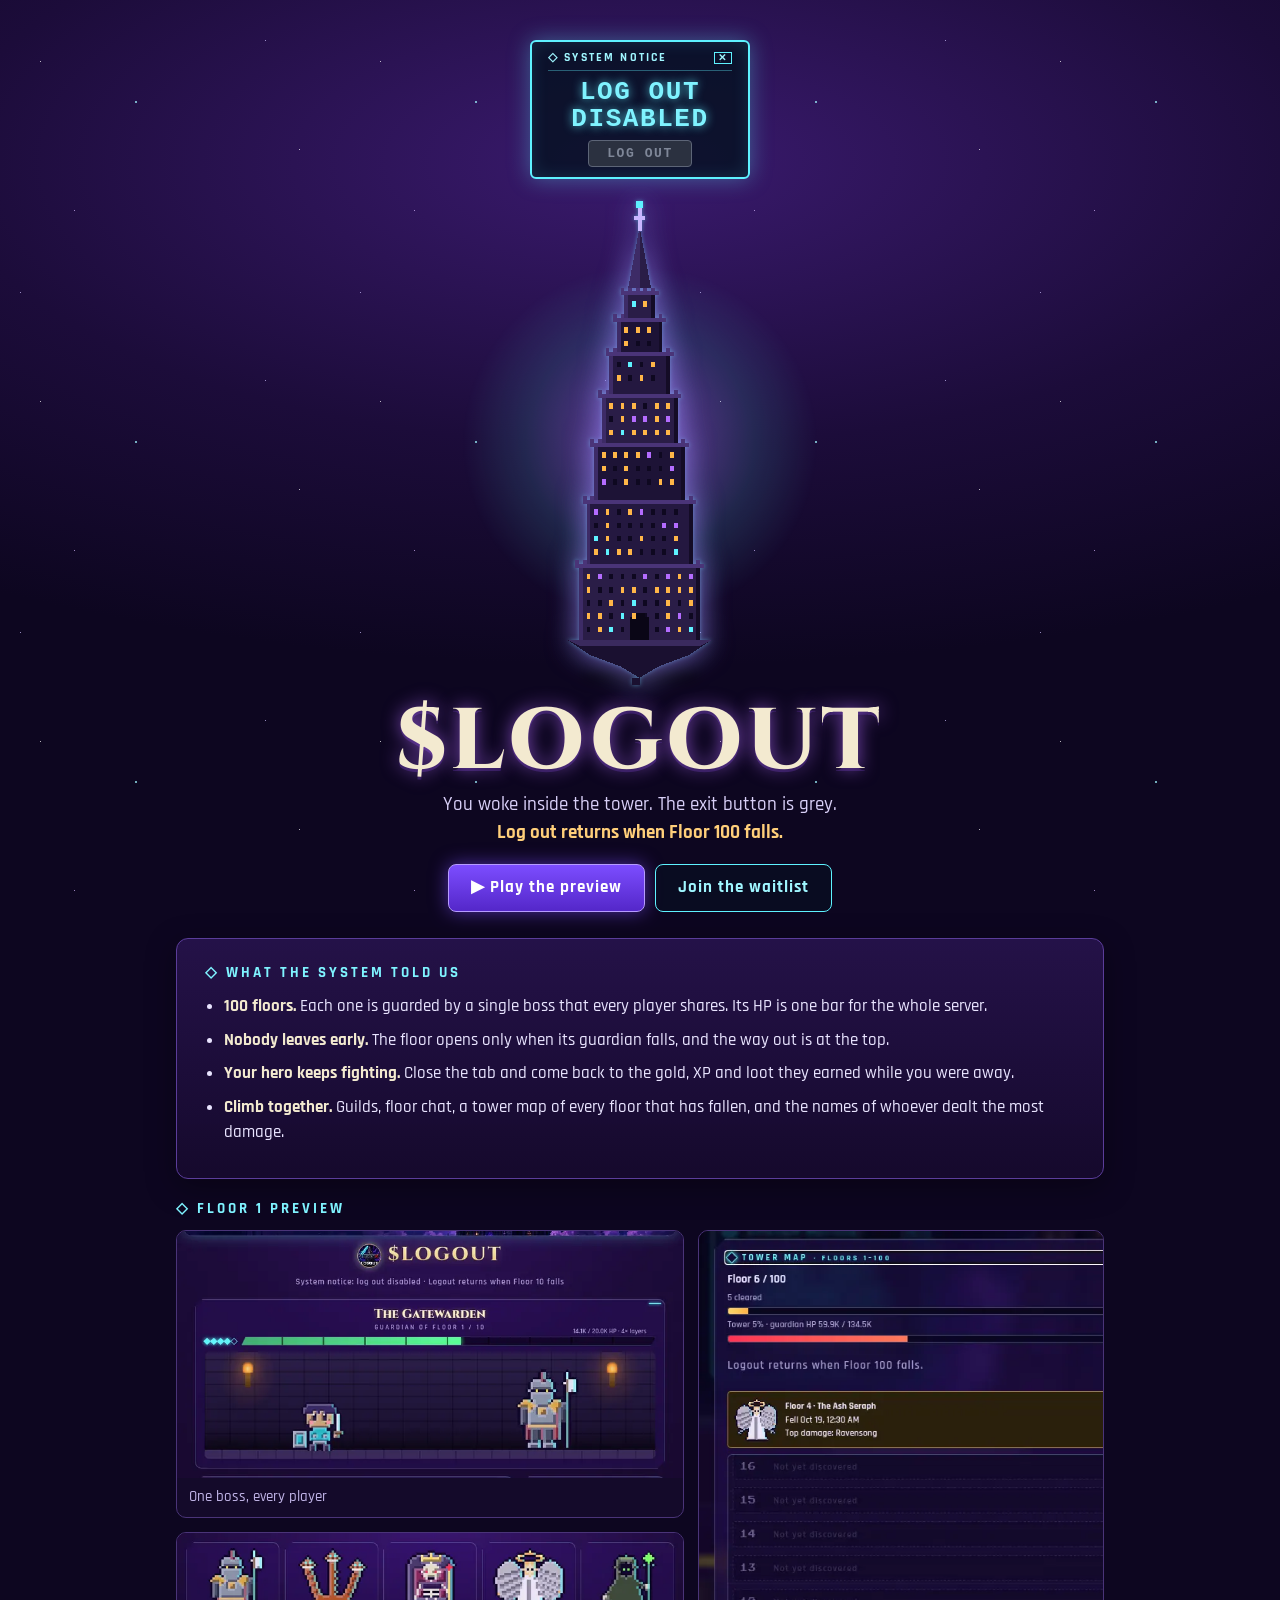
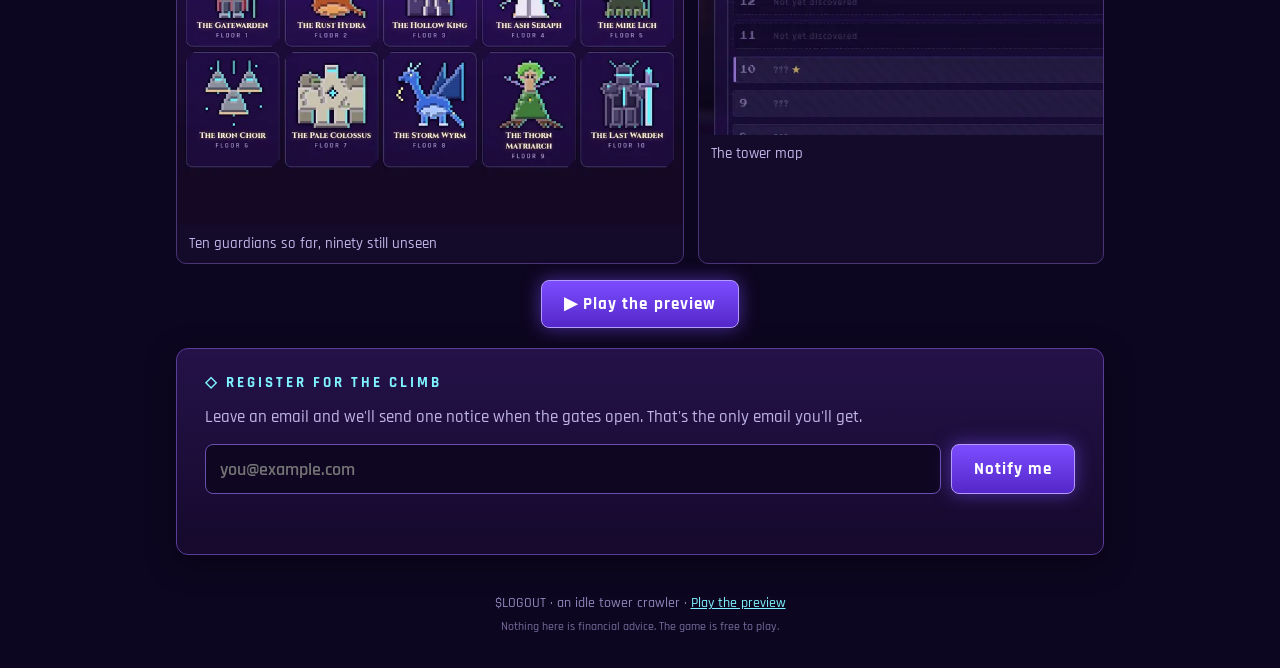
==== landing/index.html @ 10b3e039 "Landing / coming-soon page at /landing/ (floating SVG tower + glow, system-notice copy, 3 webp previ" ====
<!doctype html><html lang="en"><head><meta charset="utf-8"><meta name="viewport" content="width=device-width,initial-scale=1,viewport-fit=cover"><meta name="theme-color" content="#0d0620">
<title>$LOGOUT · System notice: log out disabled</title>
<meta name="description" content="100 floors. One shared boss per floor. Log out returns when Floor 100 falls. A free idle tower crawler where your hero keeps fighting while you're offline.">
<link rel="canonical" href="https://logouttower.github.io/logout-game/landing/">
<meta property="og:type" content="website"><meta property="og:site_name" content="$LOGOUT"><meta property="og:url" content="https://logouttower.github.io/logout-game/landing/">
<meta property="og:title" content="$LOGOUT · Log out disabled"><meta property="og:description" content="100 floors. One shared boss. Log out returns when Floor 100 falls. Your hero fights on while you're away.">
<meta property="og:image" content="https://logouttower.github.io/logout-game/landing/img/og.jpg"><meta property="og:image:width" content="1200"><meta property="og:image:height" content="630"><meta property="og:image:alt" content="A dark tower floating in a midnight-purple sky">
<meta name="twitter:card" content="summary_large_image"><meta name="twitter:title" content="$LOGOUT · Log out disabled"><meta name="twitter:description" content="100 floors. One shared boss. Log out returns when Floor 100 falls."><meta name="twitter:image" content="https://logouttower.github.io/logout-game/landing/img/og.jpg">
<link rel="icon" type="image/png" href="../assets/favicon.png"><link rel="apple-touch-icon" href="../assets/apple-touch-icon.png">
<link rel="preconnect" href="https://fonts.googleapis.com"><link rel="preconnect" href="https://fonts.gstatic.com" crossorigin><link href="https://fonts.googleapis.com/css2?family=Cinzel:wght@700;800&family=Rajdhani:wght@500;600;700&display=swap" rel="stylesheet">
<link rel="stylesheet" href="landing.css?v=1">
</head><body>
<div class="stars" aria-hidden="true"></div>
<main>
 <section class="hero">
  <div class="notice" role="status"><div class="nh"><span>◇ SYSTEM NOTICE</span><span class="x" aria-hidden="true">✕</span></div>
   <p class="big">LOG OUT<br>DISABLED</p><p class="nb"><button type="button" class="grey" disabled aria-label="Log out (disabled)">LOG OUT</button></p></div>
  <div class="towerwrap"><div class="glow" aria-hidden="true"></div><div class="tower"><svg xmlns="http://www.w3.org/2000/svg" viewBox="0 0 120 264" shape-rendering="crispEdges" role="img" aria-label="The tower"><polygon points="22,236 98,236 86,244 70,250 60,256 50,250 34,244" fill="#1a1030"/><polygon points="22,236 98,236 92,239 28,239" fill="#3a2a5e"/><rect x="56" y="256" width="4" height="4" fill="#1a1030"/><rect x="28" y="196" width="64" height="40" fill="#2a1d47"/><rect x="28" y="196" width="2" height="40" fill="#3d2b66"/><rect x="90" y="196" width="2" height="40" fill="#140c26"/><rect x="26" y="196" width="68" height="2" fill="#4a3478"/><rect x="26" y="194" width="2" height="2" fill="#4a3478"/><rect x="30" y="194" width="2" height="2" fill="#4a3478"/><rect x="34" y="194" width="2" height="2" fill="#4a3478"/><rect x="38" y="194" width="2" height="2" fill="#4a3478"/><rect x="42" y="194" width="2" height="2" fill="#4a3478"/><rect x="46" y="194" width="2" height="2" fill="#4a3478"/><rect x="50" y="194" width="2" height="2" fill="#4a3478"/><rect x="54" y="194" width="2" height="2" fill="#4a3478"/><rect x="58" y="194" width="2" height="2" fill="#4a3478"/><rect x="62" y="194" width="2" height="2" fill="#4a3478"/><rect x="66" y="194" width="2" height="2" fill="#4a3478"/><rect x="70" y="194" width="2" height="2" fill="#4a3478"/><rect x="74" y="194" width="2" height="2" fill="#4a3478"/><rect x="78" y="194" width="2" height="2" fill="#4a3478"/><rect x="82" y="194" width="2" height="2" fill="#4a3478"/><rect x="86" y="194" width="2" height="2" fill="#4a3478"/><rect x="90" y="194" width="2" height="2" fill="#4a3478"/><rect x="44" y="201" width="2" height="3" fill="#0e0820"/><rect x="50" y="201" width="2" height="3" fill="#0e0820"/><rect x="56" y="201" width="2" height="3" fill="#0e0820"/><rect x="68" y="201" width="2" height="3" fill="#0e0820"/><rect x="38" y="208" width="2" height="3" fill="#0e0820"/><rect x="44" y="208" width="2" height="3" fill="#0e0820"/><rect x="62" y="208" width="2" height="3" fill="#0e0820"/><rect x="32" y="215" width="2" height="3" fill="#0e0820"/><rect x="38" y="215" width="2" height="3" fill="#0e0820"/><rect x="50" y="215" width="2" height="3" fill="#0e0820"/><rect x="62" y="215" width="2" height="3" fill="#0e0820"/><rect x="68" y="215" width="2" height="3" fill="#0e0820"/><rect x="80" y="215" width="2" height="3" fill="#0e0820"/><rect x="44" y="222" width="2" height="3" fill="#0e0820"/><rect x="62" y="222" width="2" height="3" fill="#0e0820"/><rect x="68" y="222" width="2" height="3" fill="#0e0820"/><rect x="86" y="222" width="2" height="3" fill="#0e0820"/><rect x="32" y="229" width="2" height="3" fill="#0e0820"/><rect x="50" y="229" width="2" height="3" fill="#0e0820"/><rect x="56" y="229" width="2" height="3" fill="#0e0820"/><rect x="62" y="229" width="2" height="3" fill="#0e0820"/><rect x="68" y="229" width="2" height="3" fill="#0e0820"/><rect x="32" y="162" width="56" height="34" fill="#241840"/><rect x="32" y="162" width="2" height="34" fill="#3d2b66"/><rect x="86" y="162" width="2" height="34" fill="#140c26"/><rect x="30" y="162" width="60" height="2" fill="#4a3478"/><rect x="30" y="160" width="2" height="2" fill="#4a3478"/><rect x="34" y="160" width="2" height="2" fill="#4a3478"/><rect x="38" y="160" width="2" height="2" fill="#4a3478"/><rect x="42" y="160" width="2" height="2" fill="#4a3478"/><rect x="46" y="160" width="2" height="2" fill="#4a3478"/><rect x="50" y="160" width="2" height="2" fill="#4a3478"/><rect x="54" y="160" width="2" height="2" fill="#4a3478"/><rect x="58" y="160" width="2" height="2" fill="#4a3478"/><rect x="62" y="160" width="2" height="2" fill="#4a3478"/><rect x="66" y="160" width="2" height="2" fill="#4a3478"/><rect x="70" y="160" width="2" height="2" fill="#4a3478"/><rect x="74" y="160" width="2" height="2" fill="#4a3478"/><rect x="78" y="160" width="2" height="2" fill="#4a3478"/><rect x="82" y="160" width="2" height="2" fill="#4a3478"/><rect x="86" y="160" width="2" height="2" fill="#4a3478"/><rect x="48" y="167" width="2" height="3" fill="#0e0820"/><rect x="66" y="167" width="2" height="3" fill="#0e0820"/><rect x="72" y="167" width="2" height="3" fill="#0e0820"/><rect x="78" y="167" width="2" height="3" fill="#0e0820"/><rect x="36" y="174" width="2" height="3" fill="#0e0820"/><rect x="48" y="174" width="2" height="3" fill="#0e0820"/><rect x="54" y="174" width="2" height="3" fill="#0e0820"/><rect x="60" y="174" width="2" height="3" fill="#0e0820"/><rect x="66" y="174" width="2" height="3" fill="#0e0820"/><rect x="48" y="181" width="2" height="3" fill="#0e0820"/><rect x="54" y="181" width="2" height="3" fill="#0e0820"/><rect x="66" y="181" width="2" height="3" fill="#0e0820"/><rect x="72" y="181" width="2" height="3" fill="#0e0820"/><rect x="60" y="188" width="2" height="3" fill="#0e0820"/><rect x="66" y="188" width="2" height="3" fill="#0e0820"/><rect x="72" y="188" width="2" height="3" fill="#0e0820"/><rect x="36" y="132" width="48" height="30" fill="#1d1336"/><rect x="36" y="132" width="2" height="30" fill="#3d2b66"/><rect x="82" y="132" width="2" height="30" fill="#140c26"/><rect x="34" y="132" width="52" height="2" fill="#4a3478"/><rect x="34" y="130" width="2" height="2" fill="#4a3478"/><rect x="38" y="130" width="2" height="2" fill="#4a3478"/><rect x="42" y="130" width="2" height="2" fill="#4a3478"/><rect x="46" y="130" width="2" height="2" fill="#4a3478"/><rect x="50" y="130" width="2" height="2" fill="#4a3478"/><rect x="54" y="130" width="2" height="2" fill="#4a3478"/><rect x="58" y="130" width="2" height="2" fill="#4a3478"/><rect x="62" y="130" width="2" height="2" fill="#4a3478"/><rect x="66" y="130" width="2" height="2" fill="#4a3478"/><rect x="70" y="130" width="2" height="2" fill="#4a3478"/><rect x="74" y="130" width="2" height="2" fill="#4a3478"/><rect x="78" y="130" width="2" height="2" fill="#4a3478"/><rect x="82" y="130" width="2" height="2" fill="#4a3478"/><rect x="70" y="137" width="2" height="3" fill="#0e0820"/><rect x="46" y="144" width="2" height="3" fill="#0e0820"/><rect x="58" y="144" width="2" height="3" fill="#0e0820"/><rect x="64" y="144" width="2" height="3" fill="#0e0820"/><rect x="70" y="144" width="2" height="3" fill="#0e0820"/><rect x="46" y="151" width="2" height="3" fill="#0e0820"/><rect x="58" y="151" width="2" height="3" fill="#0e0820"/><rect x="64" y="151" width="2" height="3" fill="#0e0820"/><rect x="40" y="106" width="40" height="26" fill="#2a1d47"/><rect x="40" y="106" width="2" height="26" fill="#3d2b66"/><rect x="78" y="106" width="2" height="26" fill="#140c26"/><rect x="38" y="106" width="44" height="2" fill="#4a3478"/><rect x="38" y="104" width="2" height="2" fill="#4a3478"/><rect x="42" y="104" width="2" height="2" fill="#4a3478"/><rect x="46" y="104" width="2" height="2" fill="#4a3478"/><rect x="50" y="104" width="2" height="2" fill="#4a3478"/><rect x="54" y="104" width="2" height="2" fill="#4a3478"/><rect x="58" y="104" width="2" height="2" fill="#4a3478"/><rect x="62" y="104" width="2" height="2" fill="#4a3478"/><rect x="66" y="104" width="2" height="2" fill="#4a3478"/><rect x="70" y="104" width="2" height="2" fill="#4a3478"/><rect x="74" y="104" width="2" height="2" fill="#4a3478"/><rect x="78" y="104" width="2" height="2" fill="#4a3478"/><rect x="62" y="111" width="2" height="3" fill="#0e0820"/><rect x="44" y="118" width="2" height="3" fill="#0e0820"/><rect x="44" y="84" width="32" height="22" fill="#241840"/><rect x="44" y="84" width="2" height="22" fill="#3d2b66"/><rect x="74" y="84" width="2" height="22" fill="#140c26"/><rect x="42" y="84" width="36" height="2" fill="#4a3478"/><rect x="42" y="82" width="2" height="2" fill="#4a3478"/><rect x="46" y="82" width="2" height="2" fill="#4a3478"/><rect x="50" y="82" width="2" height="2" fill="#4a3478"/><rect x="54" y="82" width="2" height="2" fill="#4a3478"/><rect x="58" y="82" width="2" height="2" fill="#4a3478"/><rect x="62" y="82" width="2" height="2" fill="#4a3478"/><rect x="66" y="82" width="2" height="2" fill="#4a3478"/><rect x="70" y="82" width="2" height="2" fill="#4a3478"/><rect x="74" y="82" width="2" height="2" fill="#4a3478"/><rect x="48" y="89" width="2" height="3" fill="#0e0820"/><rect x="60" y="89" width="2" height="3" fill="#0e0820"/><rect x="54" y="96" width="2" height="3" fill="#0e0820"/><rect x="66" y="96" width="2" height="3" fill="#0e0820"/><rect x="48" y="66" width="24" height="18" fill="#1d1336"/><rect x="48" y="66" width="2" height="18" fill="#3d2b66"/><rect x="70" y="66" width="2" height="18" fill="#140c26"/><rect x="46" y="66" width="28" height="2" fill="#4a3478"/><rect x="46" y="64" width="2" height="2" fill="#4a3478"/><rect x="50" y="64" width="2" height="2" fill="#4a3478"/><rect x="54" y="64" width="2" height="2" fill="#4a3478"/><rect x="58" y="64" width="2" height="2" fill="#4a3478"/><rect x="62" y="64" width="2" height="2" fill="#4a3478"/><rect x="66" y="64" width="2" height="2" fill="#4a3478"/><rect x="70" y="64" width="2" height="2" fill="#4a3478"/><rect x="58" y="78" width="2" height="3" fill="#0e0820"/><rect x="64" y="78" width="2" height="3" fill="#0e0820"/><rect x="52" y="52" width="16" height="14" fill="#2a1d47"/><rect x="52" y="52" width="2" height="14" fill="#3d2b66"/><rect x="66" y="52" width="2" height="14" fill="#140c26"/><rect x="50" y="52" width="20" height="2" fill="#4a3478"/><rect x="50" y="50" width="2" height="2" fill="#4a3478"/><rect x="54" y="50" width="2" height="2" fill="#4a3478"/><rect x="58" y="50" width="2" height="2" fill="#4a3478"/><rect x="62" y="50" width="2" height="2" fill="#4a3478"/><rect x="66" y="50" width="2" height="2" fill="#4a3478"/><polygon points="54,50 66,50 60,18" fill="#2a1d47"/><polygon points="54,50 60,50 60,18" fill="#3d2b66"/><rect x="59" y="8" width="2" height="12" fill="#c9b6ff"/><rect x="57" y="12" width="6" height="2" fill="#c9b6ff"/><rect x="55" y="224" width="10" height="12" fill="#0a0616"/><rect x="57" y="222" width="6" height="2" fill="#0a0616"/><g class="wins"><rect x="32" y="201" width="2" height="3" fill="#ffb648"/><rect x="38" y="201" width="2" height="3" fill="#b46cff"/><rect x="62" y="201" width="2" height="3" fill="#b46cff"/><rect x="74" y="201" width="2" height="3" fill="#b46cff"/><rect x="80" y="201" width="2" height="3" fill="#ffb648"/><rect x="86" y="201" width="2" height="3" fill="#b46cff"/><rect x="32" y="208" width="2" height="3" fill="#ffb648"/><rect x="50" y="208" width="2" height="3" fill="#ffb648"/><rect x="56" y="208" width="2" height="3" fill="#ffb648"/><rect x="68" y="208" width="2" height="3" fill="#ffb648"/><rect x="74" y="208" width="2" height="3" fill="#ffb648"/><rect x="80" y="208" width="2" height="3" fill="#ffb648"/><rect x="86" y="208" width="2" height="3" fill="#ffb648"/><rect x="44" y="215" width="2" height="3" fill="#ffb648"/><rect x="56" y="215" width="2" height="3" fill="#5ef2ff"/><rect x="74" y="215" width="2" height="3" fill="#ffb648"/><rect x="86" y="215" width="2" height="3" fill="#ffb648"/><rect x="32" y="222" width="2" height="3" fill="#ffb648"/><rect x="38" y="222" width="2" height="3" fill="#ffb648"/><rect x="50" y="222" width="2" height="3" fill="#5ef2ff"/><rect x="56" y="222" width="2" height="3" fill="#ffb648"/><rect x="74" y="222" width="2" height="3" fill="#ffb648"/><rect x="80" y="222" width="2" height="3" fill="#b46cff"/><rect x="38" y="229" width="2" height="3" fill="#ffb648"/><rect x="44" y="229" width="2" height="3" fill="#5ef2ff"/><rect x="74" y="229" width="2" height="3" fill="#b46cff"/><rect x="80" y="229" width="2" height="3" fill="#ffb648"/><rect x="86" y="229" width="2" height="3" fill="#5ef2ff"/><rect x="36" y="167" width="2" height="3" fill="#b46cff"/><rect x="42" y="167" width="2" height="3" fill="#ffb648"/><rect x="54" y="167" width="2" height="3" fill="#ffb648"/><rect x="60" y="167" width="2" height="3" fill="#b46cff"/><rect x="42" y="174" width="2" height="3" fill="#ffb648"/><rect x="72" y="174" width="2" height="3" fill="#b46cff"/><rect x="78" y="174" width="2" height="3" fill="#b46cff"/><rect x="36" y="181" width="2" height="3" fill="#5ef2ff"/><rect x="42" y="181" width="2" height="3" fill="#ffb648"/><rect x="60" y="181" width="2" height="3" fill="#ffb648"/><rect x="78" y="181" width="2" height="3" fill="#ffb648"/><rect x="36" y="188" width="2" height="3" fill="#ffb648"/><rect x="42" y="188" width="2" height="3" fill="#5ef2ff"/><rect x="48" y="188" width="2" height="3" fill="#ffb648"/><rect x="54" y="188" width="2" height="3" fill="#ffb648"/><rect x="78" y="188" width="2" height="3" fill="#5ef2ff"/><rect x="40" y="137" width="2" height="3" fill="#ffb648"/><rect x="46" y="137" width="2" height="3" fill="#ffb648"/><rect x="52" y="137" width="2" height="3" fill="#ffb648"/><rect x="58" y="137" width="2" height="3" fill="#ffb648"/><rect x="64" y="137" width="2" height="3" fill="#b46cff"/><rect x="76" y="137" width="2" height="3" fill="#ffb648"/><rect x="40" y="144" width="2" height="3" fill="#ffb648"/><rect x="52" y="144" width="2" height="3" fill="#ffb648"/><rect x="76" y="144" width="2" height="3" fill="#b46cff"/><rect x="40" y="151" width="2" height="3" fill="#b46cff"/><rect x="52" y="151" width="2" height="3" fill="#ffb648"/><rect x="70" y="151" width="2" height="3" fill="#ffb648"/><rect x="76" y="151" width="2" height="3" fill="#ffb648"/><rect x="44" y="111" width="2" height="3" fill="#ffb648"/><rect x="50" y="111" width="2" height="3" fill="#ffb648"/><rect x="56" y="111" width="2" height="3" fill="#ffb648"/><rect x="68" y="111" width="2" height="3" fill="#ffb648"/><rect x="74" y="111" width="2" height="3" fill="#ffb648"/><rect x="50" y="118" width="2" height="3" fill="#ffb648"/><rect x="56" y="118" width="2" height="3" fill="#b46cff"/><rect x="62" y="118" width="2" height="3" fill="#b46cff"/><rect x="68" y="118" width="2" height="3" fill="#ffb648"/><rect x="74" y="118" width="2" height="3" fill="#b46cff"/><rect x="44" y="125" width="2" height="3" fill="#ffb648"/><rect x="50" y="125" width="2" height="3" fill="#5ef2ff"/><rect x="56" y="125" width="2" height="3" fill="#ffb648"/><rect x="62" y="125" width="2" height="3" fill="#ffb648"/><rect x="68" y="125" width="2" height="3" fill="#ffb648"/><rect x="74" y="125" width="2" height="3" fill="#ffb648"/><rect x="54" y="89" width="2" height="3" fill="#5ef2ff"/><rect x="66" y="89" width="2" height="3" fill="#ffb648"/><rect x="48" y="96" width="2" height="3" fill="#ffb648"/><rect x="60" y="96" width="2" height="3" fill="#ffb648"/><rect x="52" y="71" width="2" height="3" fill="#ffb648"/><rect x="58" y="71" width="2" height="3" fill="#ffb648"/><rect x="64" y="71" width="2" height="3" fill="#ffb648"/><rect x="52" y="78" width="2" height="3" fill="#ffb648"/><rect x="56" y="57" width="2" height="3" fill="#5ef2ff"/><rect x="62" y="57" width="2" height="3" fill="#ffb648"/></g><rect class="beacon" x="58" y="4" width="4" height="4" fill="#5ef2ff"/></svg></div><div class="shadow" aria-hidden="true"></div></div>
  <h1>$LOGOUT</h1>
  <p class="tag">You woke inside the tower. The exit button is grey.<br><b>Log out returns when Floor 100 falls.</b></p>
  <div class="ctas"><a class="cta" href="../">▶ Play the preview</a><a class="ghost" href="#join">Join the waitlist</a></div>
 </section>

 <section class="lore win">
  <h2>◇ What the system told us</h2>
  <ul>
   <li><b>100 floors.</b> Each one is guarded by a single boss that every player shares. Its HP is one bar for the whole server.</li>
   <li><b>Nobody leaves early.</b> The floor opens only when its guardian falls, and the way out is at the top.</li>
   <li><b>Your hero keeps fighting.</b> Close the tab and come back to the gold, XP and loot they earned while you were away.</li>
   <li><b>Climb together.</b> Guilds, floor chat, a tower map of every floor that has fallen, and the names of whoever dealt the most damage.</li>
  </ul>
 </section>

 <section class="preview">
  <h2>◇ Floor 1 preview</h2>
  <div class="shots">
   <figure><img src="img/battle.webp" width="800" height="391" loading="lazy" alt="A hero fighting The Gatewarden, guardian of Floor 1"><figcaption>One boss, every player</figcaption></figure>
   <figure><img src="img/bosses.webp" width="800" height="462" loading="lazy" alt="The first ten floor guardians"><figcaption>Ten guardians so far, ninety still unseen</figcaption></figure>
   <figure><img src="img/map.webp" width="525" height="655" loading="lazy" alt="The tower map showing cleared floors and fog above"><figcaption>The tower map</figcaption></figure>
  </div>
  <p class="center"><a class="cta" href="../">▶ Play the preview</a></p>
 </section>

 <section id="join" class="join win">
  <h2>◇ Register for the climb</h2>
  <p class="sub">Leave an email and we'll send one notice when the gates open. That's the only email you'll get.</p>
  <form id="wl" novalidate>
   <label class="vh" for="em">Email</label>
   <input id="em" name="email" type="email" inputmode="email" autocomplete="email" maxlength="254" placeholder="you@example.com" required>
   <div class="hp" aria-hidden="true"><label for="site">Leave this empty</label><input id="site" name="site" type="text" tabindex="-1" autocomplete="off"></div>
   <button id="go" class="cta" type="submit">Notify me</button>
  </form>
  <p id="msg" class="msg" role="status" aria-live="polite"></p>
 </section>
</main>
<footer><p>$LOGOUT · an idle tower crawler · <a href="../">Play the preview</a></p><p class="fine">Nothing here is financial advice. The game is free to play.</p></footer>
<script type="module" src="landing.js?v=1"></script>
</body></html>
---- landing/landing.css ----
*{box-sizing:border-box}
html{background:#0d0620;color:#e9e4ff;-webkit-text-size-adjust:100%}
body{margin:0;font:500 17px/1.5 Rajdhani,system-ui,sans-serif;min-height:100vh;background:radial-gradient(120% 70% at 50% 18%,#3a1a6e 0%,#1c0c3a 45%,#0d0620 80%) fixed;overflow-x:hidden}
.stars{position:fixed;inset:0;pointer-events:none;opacity:.7;background-image:radial-gradient(1px 1px at 12% 18%,#fff 50%,transparent 51%),radial-gradient(1px 1px at 78% 12%,#cfc2ff 50%,transparent 51%),radial-gradient(1.5px 1.5px at 40% 30%,#9ff6ff 50%,transparent 51%),radial-gradient(1px 1px at 88% 44%,#fff 50%,transparent 51%),radial-gradient(1px 1px at 22% 62%,#d8b8ff 50%,transparent 51%),radial-gradient(1px 1px at 64% 70%,#fff 50%,transparent 51%),radial-gradient(1.5px 1.5px at 6% 86%,#cfc2ff 50%,transparent 51%),radial-gradient(1px 1px at 94% 90%,#9ff6ff 50%,transparent 51%);background-size:340px 340px;animation:tw 6s ease-in-out infinite alternate}
@keyframes tw{to{opacity:.35}}
main{position:relative;max-width:960px;margin:0 auto;padding:16px 16px 8px}
a{color:#7ff3ff}
h1{font:800 clamp(44px,13vw,86px)/1 Cinzel,serif;margin:6px 0 4px;letter-spacing:.04em;color:#f3ead0;text-shadow:0 0 18px rgba(180,108,255,.65),0 3px 0 #2a1650}
h2{font:700 15px/1.3 Rajdhani,sans-serif;letter-spacing:.2em;text-transform:uppercase;color:#7ff3ff;margin:0 0 12px}
.hero{text-align:center;padding-top:8px}
.notice{display:inline-block;min-width:220px;margin:4px auto 0;border:2px solid #5ef2ff;border-radius:6px;background:rgba(6,18,34,.82);box-shadow:0 0 22px rgba(94,242,255,.35),inset 0 0 18px rgba(94,242,255,.12);padding:6px 16px 10px;position:relative;z-index:2}
.nh{display:flex;justify-content:space-between;gap:16px;font:700 12px/1 Rajdhani,sans-serif;letter-spacing:.18em;color:#9ff6ff;border-bottom:1px solid rgba(94,242,255,.35);padding:4px 0 6px}
.nh .x{border:1px solid #5ef2ff;padding:0 3px;font-size:10px}
.big{margin:8px 0 6px;font:700 26px/1.05 "Courier New",monospace;letter-spacing:.06em;color:#7ff3ff;text-shadow:0 0 10px rgba(94,242,255,.8)}
.nb{margin:0}.grey{font:700 13px/1 "Courier New",monospace;letter-spacing:.12em;padding:6px 18px;border-radius:4px;border:1px solid #5d6577;background:#2b3140;color:#7f8798;cursor:not-allowed}
.towerwrap{position:relative;height:clamp(320px,64vw,500px);margin:14px auto 0;display:grid;place-items:center}
.tower{position:relative;z-index:1;height:100%;animation:float 6s ease-in-out infinite}
.tower svg{height:100%;width:auto;display:block;filter:drop-shadow(0 0 14px rgba(180,108,255,.55)) drop-shadow(0 0 2px rgba(94,242,255,.5))}
.glow{position:absolute;width:min(70vw,360px);aspect-ratio:1;border-radius:50%;background:radial-gradient(circle,rgba(180,108,255,.5) 0%,rgba(94,242,255,.12) 45%,transparent 70%);animation:pulse 6s ease-in-out infinite}
.shadow{position:absolute;bottom:2%;width:120px;height:14px;border-radius:50%;background:rgba(0,0,0,.55);filter:blur(6px);animation:shad 6s ease-in-out infinite}
@keyframes float{0%,100%{transform:translateY(0)}50%{transform:translateY(-14px)}}
@keyframes pulse{0%,100%{opacity:.75;transform:scale(1)}50%{opacity:1;transform:scale(1.06)}}
@keyframes shad{0%,100%{transform:scaleX(1);opacity:.6}50%{transform:scaleX(.8);opacity:.35}}
.wins{animation:flick 3.2s steps(2) infinite}.beacon{animation:flick 1.6s steps(2) infinite}
@keyframes flick{50%{opacity:.72}}
@media (prefers-reduced-motion:reduce){*{animation:none!important}}
.tag{font-size:19px;margin:6px auto 16px;max-width:30em;color:#d8cff7}.tag b{color:#ffcf7a}
.ctas{display:flex;flex-wrap:wrap;gap:10px;justify-content:center;margin-bottom:26px}
.cta,.ghost{display:inline-flex;align-items:center;justify-content:center;min-height:48px;padding:0 22px;border-radius:8px;font:700 17px/1 Rajdhani,sans-serif;letter-spacing:.06em;text-decoration:none;cursor:pointer}
.cta{background:linear-gradient(180deg,#7c4dff,#5427c9);color:#fff;border:1px solid #b69bff;box-shadow:0 0 18px rgba(124,77,255,.55)}
.cta:hover{filter:brightness(1.12)}.cta:disabled{opacity:.6;cursor:wait}
.ghost{color:#9ff6ff;border:1px solid #5ef2ff;background:rgba(6,18,34,.5)}
.win{background:linear-gradient(180deg,rgba(40,20,78,.88),rgba(22,10,46,.92));border:1px solid #5b3d9a;border-radius:12px;padding:18px;margin:0 0 20px;box-shadow:0 8px 30px rgba(0,0,0,.35)}
.lore ul{margin:0;padding-left:1.1em}.lore li{margin:0 0 8px}.lore b{color:#f3ead0}
.preview{margin:0 0 20px}.shots{display:grid;gap:14px}
figure{margin:0;border:1px solid #4a3478;border-radius:10px;overflow:hidden;background:#140a2a}
figure img{display:block;width:100%;height:auto}
figcaption{padding:8px 12px;font-size:15px;color:#bfb3e6}
.center{text-align:center;margin:16px 0 0}
.sub{color:#bfb3e6;margin:0 0 14px}
form{display:flex;flex-direction:column;gap:10px}
input[type=email]{width:100%;min-height:50px;padding:0 14px;border-radius:8px;border:1px solid #6b4fb0;background:#0f0722;color:#fff;font:600 18px Rajdhani,sans-serif}
input[type=email]:focus{outline:2px solid #5ef2ff;outline-offset:1px}
.hp{position:absolute;left:-9999px;width:1px;height:1px;overflow:hidden}
.vh{position:absolute;width:1px;height:1px;overflow:hidden;clip:rect(0 0 0 0)}
.msg{min-height:1.5em;margin:10px 0 0;font-weight:600}.msg.ok{color:#7dffb0}.msg.err{color:#ff8fa3}.msg.soon{color:#ffcf7a}
footer{text-align:center;color:#8f84b8;font-size:14px;padding:6px 16px 28px}footer p{margin:4px 0}.fine{font-size:12px;opacity:.8}
@media (min-width:720px){
 main{padding-top:28px}
 .shots{grid-template-columns:1.25fr 1fr;grid-template-rows:auto auto}
 .shots figure:nth-child(3){grid-column:2;grid-row:1/3}
 form{flex-direction:row}form .cta{flex:0 0 auto}
 .lore,.join{padding:24px 28px}
}
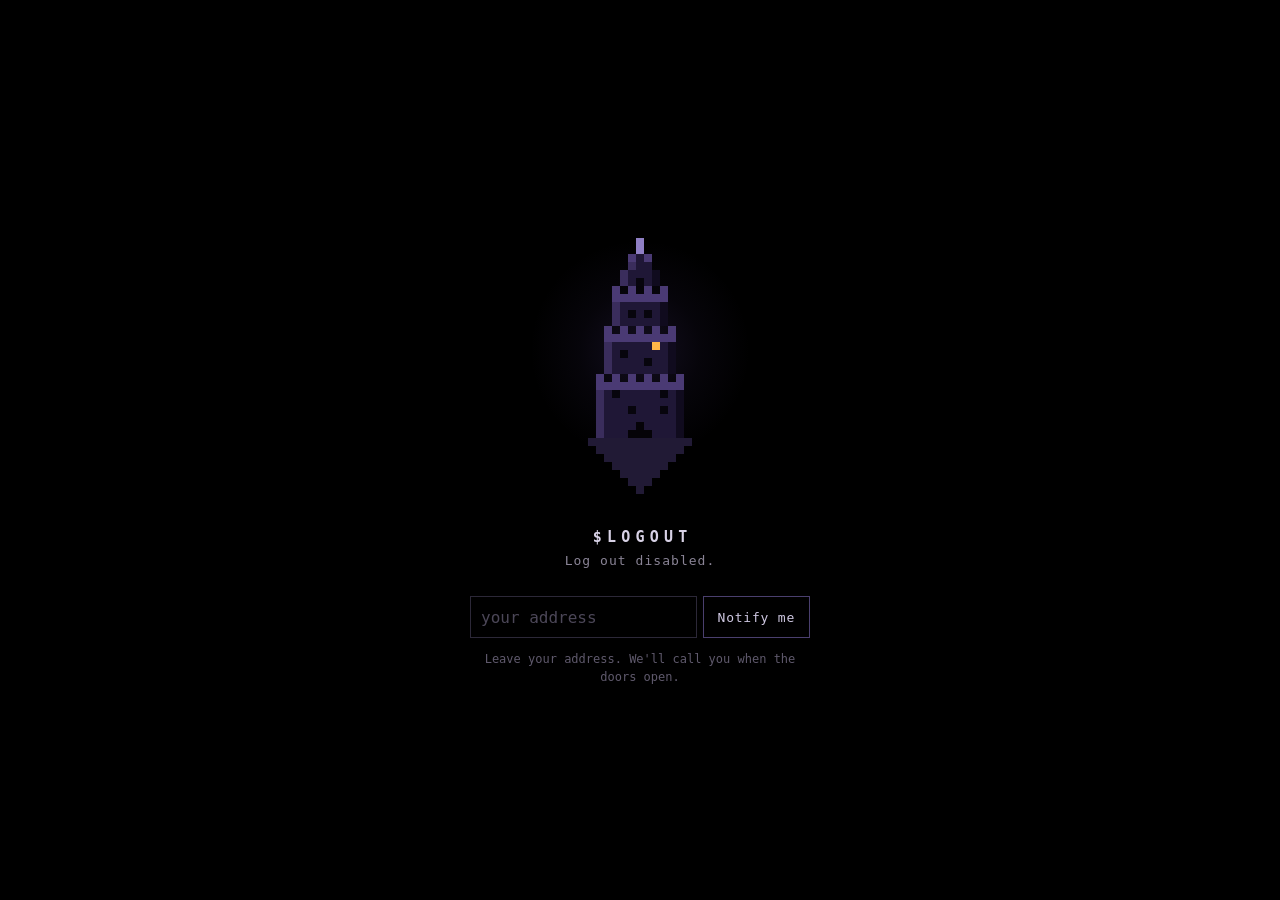
==== commit 24713875: "Landing v2: mysterious wait screen — pure black, small floating 8-bit pixel tower (crisp SVG, faint " ====
--- a/landing/index.html
+++ b/landing/index.html
@@ -1,58 +1,25 @@
-<!doctype html><html lang="en"><head><meta charset="utf-8"><meta name="viewport" content="width=device-width,initial-scale=1,viewport-fit=cover"><meta name="theme-color" content="#0d0620">
-<title>$LOGOUT · System notice: log out disabled</title>
-<meta name="description" content="100 floors. One shared boss per floor. Log out returns when Floor 100 falls. A free idle tower crawler where your hero keeps fighting while you're offline.">
+<!doctype html><html lang="en"><head><meta charset="utf-8"><meta name="viewport" content="width=device-width,initial-scale=1,viewport-fit=cover"><meta name="theme-color" content="#000000">
+<title>$LOGOUT</title>
+<meta name="description" content="Log out disabled.">
 <link rel="canonical" href="https://logouttower.github.io/logout-game/landing/">
 <meta property="og:type" content="website"><meta property="og:site_name" content="$LOGOUT"><meta property="og:url" content="https://logouttower.github.io/logout-game/landing/">
-<meta property="og:title" content="$LOGOUT · Log out disabled"><meta property="og:description" content="100 floors. One shared boss. Log out returns when Floor 100 falls. Your hero fights on while you're away.">
-<meta property="og:image" content="https://logouttower.github.io/logout-game/landing/img/og.jpg"><meta property="og:image:width" content="1200"><meta property="og:image:height" content="630"><meta property="og:image:alt" content="A dark tower floating in a midnight-purple sky">
-<meta name="twitter:card" content="summary_large_image"><meta name="twitter:title" content="$LOGOUT · Log out disabled"><meta name="twitter:description" content="100 floors. One shared boss. Log out returns when Floor 100 falls."><meta name="twitter:image" content="https://logouttower.github.io/logout-game/landing/img/og.jpg">
+<meta property="og:title" content="$LOGOUT"><meta property="og:description" content="Log out disabled. Leave your address.">
+<meta property="og:image" content="https://logouttower.github.io/logout-game/landing/img/og.jpg?v=3"><meta property="og:image:width" content="1200"><meta property="og:image:height" content="630"><meta property="og:image:alt" content="A small pixel tower floating in the dark">
+<meta name="twitter:card" content="summary_large_image"><meta name="twitter:title" content="$LOGOUT"><meta name="twitter:description" content="Log out disabled. Leave your address."><meta name="twitter:image" content="https://logouttower.github.io/logout-game/landing/img/og.jpg?v=3">
 <link rel="icon" type="image/png" href="../assets/favicon.png"><link rel="apple-touch-icon" href="../assets/apple-touch-icon.png">
-<link rel="preconnect" href="https://fonts.googleapis.com"><link rel="preconnect" href="https://fonts.gstatic.com" crossorigin><link href="https://fonts.googleapis.com/css2?family=Cinzel:wght@700;800&family=Rajdhani:wght@500;600;700&display=swap" rel="stylesheet">
-<link rel="stylesheet" href="landing.css?v=1">
+<link rel="stylesheet" href="landing.css?v=3">
 </head><body>
-<div class="stars" aria-hidden="true"></div>
 <main>
- <section class="hero">
-  <div class="notice" role="status"><div class="nh"><span>◇ SYSTEM NOTICE</span><span class="x" aria-hidden="true">✕</span></div>
-   <p class="big">LOG OUT<br>DISABLED</p><p class="nb"><button type="button" class="grey" disabled aria-label="Log out (disabled)">LOG OUT</button></p></div>
-  <div class="towerwrap"><div class="glow" aria-hidden="true"></div><div class="tower"><svg xmlns="http://www.w3.org/2000/svg" viewBox="0 0 120 264" shape-rendering="crispEdges" role="img" aria-label="The tower"><polygon points="22,236 98,236 86,244 70,250 60,256 50,250 34,244" fill="#1a1030"/><polygon points="22,236 98,236 92,239 28,239" fill="#3a2a5e"/><rect x="56" y="256" width="4" height="4" fill="#1a1030"/><rect x="28" y="196" width="64" height="40" fill="#2a1d47"/><rect x="28" y="196" width="2" height="40" fill="#3d2b66"/><rect x="90" y="196" width="2" height="40" fill="#140c26"/><rect x="26" y="196" width="68" height="2" fill="#4a3478"/><rect x="26" y="194" width="2" height="2" fill="#4a3478"/><rect x="30" y="194" width="2" height="2" fill="#4a3478"/><rect x="34" y="194" width="2" height="2" fill="#4a3478"/><rect x="38" y="194" width="2" height="2" fill="#4a3478"/><rect x="42" y="194" width="2" height="2" fill="#4a3478"/><rect x="46" y="194" width="2" height="2" fill="#4a3478"/><rect x="50" y="194" width="2" height="2" fill="#4a3478"/><rect x="54" y="194" width="2" height="2" fill="#4a3478"/><rect x="58" y="194" width="2" height="2" fill="#4a3478"/><rect x="62" y="194" width="2" height="2" fill="#4a3478"/><rect x="66" y="194" width="2" height="2" fill="#4a3478"/><rect x="70" y="194" width="2" height="2" fill="#4a3478"/><rect x="74" y="194" width="2" height="2" fill="#4a3478"/><rect x="78" y="194" width="2" height="2" fill="#4a3478"/><rect x="82" y="194" width="2" height="2" fill="#4a3478"/><rect x="86" y="194" width="2" height="2" fill="#4a3478"/><rect x="90" y="194" width="2" height="2" fill="#4a3478"/><rect x="44" y="201" width="2" height="3" fill="#0e0820"/><rect x="50" y="201" width="2" height="3" fill="#0e0820"/><rect x="56" y="201" width="2" height="3" fill="#0e0820"/><rect x="68" y="201" width="2" height="3" fill="#0e0820"/><rect x="38" y="208" width="2" height="3" fill="#0e0820"/><rect x="44" y="208" width="2" height="3" fill="#0e0820"/><rect x="62" y="208" width="2" height="3" fill="#0e0820"/><rect x="32" y="215" width="2" height="3" fill="#0e0820"/><rect x="38" y="215" width="2" height="3" fill="#0e0820"/><rect x="50" y="215" width="2" height="3" fill="#0e0820"/><rect x="62" y="215" width="2" height="3" fill="#0e0820"/><rect x="68" y="215" width="2" height="3" fill="#0e0820"/><rect x="80" y="215" width="2" height="3" fill="#0e0820"/><rect x="44" y="222" width="2" height="3" fill="#0e0820"/><rect x="62" y="222" width="2" height="3" fill="#0e0820"/><rect x="68" y="222" width="2" height="3" fill="#0e0820"/><rect x="86" y="222" width="2" height="3" fill="#0e0820"/><rect x="32" y="229" width="2" height="3" fill="#0e0820"/><rect x="50" y="229" width="2" height="3" fill="#0e0820"/><rect x="56" y="229" width="2" height="3" fill="#0e0820"/><rect x="62" y="229" width="2" height="3" fill="#0e0820"/><rect x="68" y="229" width="2" height="3" fill="#0e0820"/><rect x="32" y="162" width="56" height="34" fill="#241840"/><rect x="32" y="162" width="2" height="34" fill="#3d2b66"/><rect x="86" y="162" width="2" height="34" fill="#140c26"/><rect x="30" y="162" width="60" height="2" fill="#4a3478"/><rect x="30" y="160" width="2" height="2" fill="#4a3478"/><rect x="34" y="160" width="2" height="2" fill="#4a3478"/><rect x="38" y="160" width="2" height="2" fill="#4a3478"/><rect x="42" y="160" width="2" height="2" fill="#4a3478"/><rect x="46" y="160" width="2" height="2" fill="#4a3478"/><rect x="50" y="160" width="2" height="2" fill="#4a3478"/><rect x="54" y="160" width="2" height="2" fill="#4a3478"/><rect x="58" y="160" width="2" height="2" fill="#4a3478"/><rect x="62" y="160" width="2" height="2" fill="#4a3478"/><rect x="66" y="160" width="2" height="2" fill="#4a3478"/><rect x="70" y="160" width="2" height="2" fill="#4a3478"/><rect x="74" y="160" width="2" height="2" fill="#4a3478"/><rect x="78" y="160" width="2" height="2" fill="#4a3478"/><rect x="82" y="160" width="2" height="2" fill="#4a3478"/><rect x="86" y="160" width="2" height="2" fill="#4a3478"/><rect x="48" y="167" width="2" height="3" fill="#0e0820"/><rect x="66" y="167" width="2" height="3" fill="#0e0820"/><rect x="72" y="167" width="2" height="3" fill="#0e0820"/><rect x="78" y="167" width="2" height="3" fill="#0e0820"/><rect x="36" y="174" width="2" height="3" fill="#0e0820"/><rect x="48" y="174" width="2" height="3" fill="#0e0820"/><rect x="54" y="174" width="2" height="3" fill="#0e0820"/><rect x="60" y="174" width="2" height="3" fill="#0e0820"/><rect x="66" y="174" width="2" height="3" fill="#0e0820"/><rect x="48" y="181" width="2" height="3" fill="#0e0820"/><rect x="54" y="181" width="2" height="3" fill="#0e0820"/><rect x="66" y="181" width="2" height="3" fill="#0e0820"/><rect x="72" y="181" width="2" height="3" fill="#0e0820"/><rect x="60" y="188" width="2" height="3" fill="#0e0820"/><rect x="66" y="188" width="2" height="3" fill="#0e0820"/><rect x="72" y="188" width="2" height="3" fill="#0e0820"/><rect x="36" y="132" width="48" height="30" fill="#1d1336"/><rect x="36" y="132" width="2" height="30" fill="#3d2b66"/><rect x="82" y="132" width="2" height="30" fill="#140c26"/><rect x="34" y="132" width="52" height="2" fill="#4a3478"/><rect x="34" y="130" width="2" height="2" fill="#4a3478"/><rect x="38" y="130" width="2" height="2" fill="#4a3478"/><rect x="42" y="130" width="2" height="2" fill="#4a3478"/><rect x="46" y="130" width="2" height="2" fill="#4a3478"/><rect x="50" y="130" width="2" height="2" fill="#4a3478"/><rect x="54" y="130" width="2" height="2" fill="#4a3478"/><rect x="58" y="130" width="2" height="2" fill="#4a3478"/><rect x="62" y="130" width="2" height="2" fill="#4a3478"/><rect x="66" y="130" width="2" height="2" fill="#4a3478"/><rect x="70" y="130" width="2" height="2" fill="#4a3478"/><rect x="74" y="130" width="2" height="2" fill="#4a3478"/><rect x="78" y="130" width="2" height="2" fill="#4a3478"/><rect x="82" y="130" width="2" height="2" fill="#4a3478"/><rect x="70" y="137" width="2" height="3" fill="#0e0820"/><rect x="46" y="144" width="2" height="3" fill="#0e0820"/><rect x="58" y="144" width="2" height="3" fill="#0e0820"/><rect x="64" y="144" width="2" height="3" fill="#0e0820"/><rect x="70" y="144" width="2" height="3" fill="#0e0820"/><rect x="46" y="151" width="2" height="3" fill="#0e0820"/><rect x="58" y="151" width="2" height="3" fill="#0e0820"/><rect x="64" y="151" width="2" height="3" fill="#0e0820"/><rect x="40" y="106" width="40" height="26" fill="#2a1d47"/><rect x="40" y="106" width="2" height="26" fill="#3d2b66"/><rect x="78" y="106" width="2" height="26" fill="#140c26"/><rect x="38" y="106" width="44" height="2" fill="#4a3478"/><rect x="38" y="104" width="2" height="2" fill="#4a3478"/><rect x="42" y="104" width="2" height="2" fill="#4a3478"/><rect x="46" y="104" width="2" height="2" fill="#4a3478"/><rect x="50" y="104" width="2" height="2" fill="#4a3478"/><rect x="54" y="104" width="2" height="2" fill="#4a3478"/><rect x="58" y="104" width="2" height="2" fill="#4a3478"/><rect x="62" y="104" width="2" height="2" fill="#4a3478"/><rect x="66" y="104" width="2" height="2" fill="#4a3478"/><rect x="70" y="104" width="2" height="2" fill="#4a3478"/><rect x="74" y="104" width="2" height="2" fill="#4a3478"/><rect x="78" y="104" width="2" height="2" fill="#4a3478"/><rect x="62" y="111" width="2" height="3" fill="#0e0820"/><rect x="44" y="118" width="2" height="3" fill="#0e0820"/><rect x="44" y="84" width="32" height="22" fill="#241840"/><rect x="44" y="84" width="2" height="22" fill="#3d2b66"/><rect x="74" y="84" width="2" height="22" fill="#140c26"/><rect x="42" y="84" width="36" height="2" fill="#4a3478"/><rect x="42" y="82" width="2" height="2" fill="#4a3478"/><rect x="46" y="82" width="2" height="2" fill="#4a3478"/><rect x="50" y="82" width="2" height="2" fill="#4a3478"/><rect x="54" y="82" width="2" height="2" fill="#4a3478"/><rect x="58" y="82" width="2" height="2" fill="#4a3478"/><rect x="62" y="82" width="2" height="2" fill="#4a3478"/><rect x="66" y="82" width="2" height="2" fill="#4a3478"/><rect x="70" y="82" width="2" height="2" fill="#4a3478"/><rect x="74" y="82" width="2" height="2" fill="#4a3478"/><rect x="48" y="89" width="2" height="3" fill="#0e0820"/><rect x="60" y="89" width="2" height="3" fill="#0e0820"/><rect x="54" y="96" width="2" height="3" fill="#0e0820"/><rect x="66" y="96" width="2" height="3" fill="#0e0820"/><rect x="48" y="66" width="24" height="18" fill="#1d1336"/><rect x="48" y="66" width="2" height="18" fill="#3d2b66"/><rect x="70" y="66" width="2" height="18" fill="#140c26"/><rect x="46" y="66" width="28" height="2" fill="#4a3478"/><rect x="46" y="64" width="2" height="2" fill="#4a3478"/><rect x="50" y="64" width="2" height="2" fill="#4a3478"/><rect x="54" y="64" width="2" height="2" fill="#4a3478"/><rect x="58" y="64" width="2" height="2" fill="#4a3478"/><rect x="62" y="64" width="2" height="2" fill="#4a3478"/><rect x="66" y="64" width="2" height="2" fill="#4a3478"/><rect x="70" y="64" width="2" height="2" fill="#4a3478"/><rect x="58" y="78" width="2" height="3" fill="#0e0820"/><rect x="64" y="78" width="2" height="3" fill="#0e0820"/><rect x="52" y="52" width="16" height="14" fill="#2a1d47"/><rect x="52" y="52" width="2" height="14" fill="#3d2b66"/><rect x="66" y="52" width="2" height="14" fill="#140c26"/><rect x="50" y="52" width="20" height="2" fill="#4a3478"/><rect x="50" y="50" width="2" height="2" fill="#4a3478"/><rect x="54" y="50" width="2" height="2" fill="#4a3478"/><rect x="58" y="50" width="2" height="2" fill="#4a3478"/><rect x="62" y="50" width="2" height="2" fill="#4a3478"/><rect x="66" y="50" width="2" height="2" fill="#4a3478"/><polygon points="54,50 66,50 60,18" fill="#2a1d47"/><polygon points="54,50 60,50 60,18" fill="#3d2b66"/><rect x="59" y="8" width="2" height="12" fill="#c9b6ff"/><rect x="57" y="12" width="6" height="2" fill="#c9b6ff"/><rect x="55" y="224" width="10" height="12" fill="#0a0616"/><rect x="57" y="222" width="6" height="2" fill="#0a0616"/><g class="wins"><rect x="32" y="201" width="2" height="3" fill="#ffb648"/><rect x="38" y="201" width="2" height="3" fill="#b46cff"/><rect x="62" y="201" width="2" height="3" fill="#b46cff"/><rect x="74" y="201" width="2" height="3" fill="#b46cff"/><rect x="80" y="201" width="2" height="3" fill="#ffb648"/><rect x="86" y="201" width="2" height="3" fill="#b46cff"/><rect x="32" y="208" width="2" height="3" fill="#ffb648"/><rect x="50" y="208" width="2" height="3" fill="#ffb648"/><rect x="56" y="208" width="2" height="3" fill="#ffb648"/><rect x="68" y="208" width="2" height="3" fill="#ffb648"/><rect x="74" y="208" width="2" height="3" fill="#ffb648"/><rect x="80" y="208" width="2" height="3" fill="#ffb648"/><rect x="86" y="208" width="2" height="3" fill="#ffb648"/><rect x="44" y="215" width="2" height="3" fill="#ffb648"/><rect x="56" y="215" width="2" height="3" fill="#5ef2ff"/><rect x="74" y="215" width="2" height="3" fill="#ffb648"/><rect x="86" y="215" width="2" height="3" fill="#ffb648"/><rect x="32" y="222" width="2" height="3" fill="#ffb648"/><rect x="38" y="222" width="2" height="3" fill="#ffb648"/><rect x="50" y="222" width="2" height="3" fill="#5ef2ff"/><rect x="56" y="222" width="2" height="3" fill="#ffb648"/><rect x="74" y="222" width="2" height="3" fill="#ffb648"/><rect x="80" y="222" width="2" height="3" fill="#b46cff"/><rect x="38" y="229" width="2" height="3" fill="#ffb648"/><rect x="44" y="229" width="2" height="3" fill="#5ef2ff"/><rect x="74" y="229" width="2" height="3" fill="#b46cff"/><rect x="80" y="229" width="2" height="3" fill="#ffb648"/><rect x="86" y="229" width="2" height="3" fill="#5ef2ff"/><rect x="36" y="167" width="2" height="3" fill="#b46cff"/><rect x="42" y="167" width="2" height="3" fill="#ffb648"/><rect x="54" y="167" width="2" height="3" fill="#ffb648"/><rect x="60" y="167" width="2" height="3" fill="#b46cff"/><rect x="42" y="174" width="2" height="3" fill="#ffb648"/><rect x="72" y="174" width="2" height="3" fill="#b46cff"/><rect x="78" y="174" width="2" height="3" fill="#b46cff"/><rect x="36" y="181" width="2" height="3" fill="#5ef2ff"/><rect x="42" y="181" width="2" height="3" fill="#ffb648"/><rect x="60" y="181" width="2" height="3" fill="#ffb648"/><rect x="78" y="181" width="2" height="3" fill="#ffb648"/><rect x="36" y="188" width="2" height="3" fill="#ffb648"/><rect x="42" y="188" width="2" height="3" fill="#5ef2ff"/><rect x="48" y="188" width="2" height="3" fill="#ffb648"/><rect x="54" y="188" width="2" height="3" fill="#ffb648"/><rect x="78" y="188" width="2" height="3" fill="#5ef2ff"/><rect x="40" y="137" width="2" height="3" fill="#ffb648"/><rect x="46" y="137" width="2" height="3" fill="#ffb648"/><rect x="52" y="137" width="2" height="3" fill="#ffb648"/><rect x="58" y="137" width="2" height="3" fill="#ffb648"/><rect x="64" y="137" width="2" height="3" fill="#b46cff"/><rect x="76" y="137" width="2" height="3" fill="#ffb648"/><rect x="40" y="144" width="2" height="3" fill="#ffb648"/><rect x="52" y="144" width="2" height="3" fill="#ffb648"/><rect x="76" y="144" width="2" height="3" fill="#b46cff"/><rect x="40" y="151" width="2" height="3" fill="#b46cff"/><rect x="52" y="151" width="2" height="3" fill="#ffb648"/><rect x="70" y="151" width="2" height="3" fill="#ffb648"/><rect x="76" y="151" width="2" height="3" fill="#ffb648"/><rect x="44" y="111" width="2" height="3" fill="#ffb648"/><rect x="50" y="111" width="2" height="3" fill="#ffb648"/><rect x="56" y="111" width="2" height="3" fill="#ffb648"/><rect x="68" y="111" width="2" height="3" fill="#ffb648"/><rect x="74" y="111" width="2" height="3" fill="#ffb648"/><rect x="50" y="118" width="2" height="3" fill="#ffb648"/><rect x="56" y="118" width="2" height="3" fill="#b46cff"/><rect x="62" y="118" width="2" height="3" fill="#b46cff"/><rect x="68" y="118" width="2" height="3" fill="#ffb648"/><rect x="74" y="118" width="2" height="3" fill="#b46cff"/><rect x="44" y="125" width="2" height="3" fill="#ffb648"/><rect x="50" y="125" width="2" height="3" fill="#5ef2ff"/><rect x="56" y="125" width="2" height="3" fill="#ffb648"/><rect x="62" y="125" width="2" height="3" fill="#ffb648"/><rect x="68" y="125" width="2" height="3" fill="#ffb648"/><rect x="74" y="125" width="2" height="3" fill="#ffb648"/><rect x="54" y="89" width="2" height="3" fill="#5ef2ff"/><rect x="66" y="89" width="2" height="3" fill="#ffb648"/><rect x="48" y="96" width="2" height="3" fill="#ffb648"/><rect x="60" y="96" width="2" height="3" fill="#ffb648"/><rect x="52" y="71" width="2" height="3" fill="#ffb648"/><rect x="58" y="71" width="2" height="3" fill="#ffb648"/><rect x="64" y="71" width="2" height="3" fill="#ffb648"/><rect x="52" y="78" width="2" height="3" fill="#ffb648"/><rect x="56" y="57" width="2" height="3" fill="#5ef2ff"/><rect x="62" y="57" width="2" height="3" fill="#ffb648"/></g><rect class="beacon" x="58" y="4" width="4" height="4" fill="#5ef2ff"/></svg></div><div class="shadow" aria-hidden="true"></div></div>
-  <h1>$LOGOUT</h1>
-  <p class="tag">You woke inside the tower. The exit button is grey.<br><b>Log out returns when Floor 100 falls.</b></p>
-  <div class="ctas"><a class="cta" href="../">▶ Play the preview</a><a class="ghost" href="#join">Join the waitlist</a></div>
- </section>
-
- <section class="lore win">
-  <h2>◇ What the system told us</h2>
-  <ul>
-   <li><b>100 floors.</b> Each one is guarded by a single boss that every player shares. Its HP is one bar for the whole server.</li>
-   <li><b>Nobody leaves early.</b> The floor opens only when its guardian falls, and the way out is at the top.</li>
-   <li><b>Your hero keeps fighting.</b> Close the tab and come back to the gold, XP and loot they earned while you were away.</li>
-   <li><b>Climb together.</b> Guilds, floor chat, a tower map of every floor that has fallen, and the names of whoever dealt the most damage.</li>
-  </ul>
- </section>
-
- <section class="preview">
-  <h2>◇ Floor 1 preview</h2>
-  <div class="shots">
-   <figure><img src="img/battle.webp" width="800" height="391" loading="lazy" alt="A hero fighting The Gatewarden, guardian of Floor 1"><figcaption>One boss, every player</figcaption></figure>
-   <figure><img src="img/bosses.webp" width="800" height="462" loading="lazy" alt="The first ten floor guardians"><figcaption>Ten guardians so far, ninety still unseen</figcaption></figure>
-   <figure><img src="img/map.webp" width="525" height="655" loading="lazy" alt="The tower map showing cleared floors and fog above"><figcaption>The tower map</figcaption></figure>
-  </div>
-  <p class="center"><a class="cta" href="../">▶ Play the preview</a></p>
- </section>
-
- <section id="join" class="join win">
-  <h2>◇ Register for the climb</h2>
-  <p class="sub">Leave an email and we'll send one notice when the gates open. That's the only email you'll get.</p>
-  <form id="wl" novalidate>
-   <label class="vh" for="em">Email</label>
-   <input id="em" name="email" type="email" inputmode="email" autocomplete="email" maxlength="254" placeholder="you@example.com" required>
-   <div class="hp" aria-hidden="true"><label for="site">Leave this empty</label><input id="site" name="site" type="text" tabindex="-1" autocomplete="off"></div>
-   <button id="go" class="cta" type="submit">Notify me</button>
-  </form>
-  <p id="msg" class="msg" role="status" aria-live="polite"></p>
- </section>
+ <div class="tw"><div class="glow"></div><svg class="px" xmlns="http://www.w3.org/2000/svg" viewBox="0 0 15 32" shape-rendering="crispEdges" aria-hidden="true"><path fill="#8f7fc4" d="M7 0h1v1h-1zM7 1h1v1h-1z"/><path fill="#4a3a74" d="M6 2h1v1h-1zM8 2h1v1h-1zM4 6h1v1h-1zM6 6h1v1h-1zM8 6h1v1h-1zM10 6h1v1h-1zM4 7h7v1h-7zM3 11h1v1h-1zM5 11h1v1h-1zM7 11h1v1h-1zM9 11h1v1h-1zM11 11h1v1h-1zM3 12h9v1h-9zM2 17h1v1h-1zM4 17h1v1h-1zM6 17h1v1h-1zM8 17h1v1h-1zM10 17h1v1h-1zM12 17h1v1h-1zM2 18h11v1h-11z"/><path fill="#1f1736" d="M7 2h1v1h-1zM7 3h2v1h-2zM6 4h3v1h-3zM6 5h1v1h-1zM8 5h1v1h-1zM5 8h5v1h-5zM5 9h1v1h-1zM7 9h1v1h-1zM9 9h1v1h-1zM5 10h5v1h-5zM4 13h5v1h-5zM10 13h1v1h-1zM4 14h1v1h-1zM6 14h5v1h-5zM4 15h4v1h-4zM9 15h2v1h-2zM4 16h7v1h-7zM3 19h1v1h-1zM5 19h5v1h-5zM11 19h1v1h-1zM3 20h9v1h-9zM3 21h3v1h-3zM7 21h3v1h-3zM11 21h1v1h-1zM3 22h9v1h-9zM3 23h4v1h-4zM8 23h4v1h-4zM3 24h3v1h-3zM9 24h3v1h-3z"/><path fill="#3a2d5c" d="M6 3h1v1h-1zM5 4h1v1h-1zM5 5h1v1h-1zM4 8h1v1h-1zM4 9h1v1h-1zM4 10h1v1h-1zM3 13h1v1h-1zM3 14h1v1h-1zM3 15h1v1h-1zM3 16h1v1h-1zM2 19h1v1h-1zM2 20h1v1h-1zM2 21h1v1h-1zM2 22h1v1h-1zM2 23h1v1h-1zM2 24h1v1h-1z"/><path fill="#100b1e" d="M9 4h1v1h-1zM9 5h1v1h-1zM10 8h1v1h-1zM10 9h1v1h-1zM10 10h1v1h-1zM11 13h1v1h-1zM11 14h1v1h-1zM11 15h1v1h-1zM11 16h1v1h-1zM12 19h1v1h-1zM12 20h1v1h-1zM12 21h1v1h-1zM12 22h1v1h-1zM12 23h1v1h-1zM12 24h1v1h-1z"/><path fill="#07050d" d="M7 5h1v1h-1zM6 9h1v1h-1zM8 9h1v1h-1zM5 14h1v1h-1zM8 15h1v1h-1zM4 19h1v1h-1zM10 19h1v1h-1zM6 21h1v1h-1zM10 21h1v1h-1z"/><path fill="#050308" d="M7 23h1v1h-1zM6 24h3v1h-3z"/><path fill="#211a35" d="M1 25h13v1h-13zM2 26h11v1h-11zM3 27h9v1h-9zM4 28h7v1h-7zM5 29h5v1h-5zM6 30h3v1h-3zM7 31h1v1h-1z"/><rect class="lamp" x="9" y="13" width="1" height="1" fill="#ffb648"/></svg></div>
+ <h1>$LOGOUT</h1>
+ <p class="line">Log out disabled.</p>
+ <form id="wl" novalidate>
+  <label class="vh" for="em">Email</label>
+  <input id="em" name="email" type="email" inputmode="email" autocomplete="email" maxlength="254" placeholder="your address" required>
+  <div class="hp" aria-hidden="true"><label for="site">Leave this empty</label><input id="site" name="site" type="text" tabindex="-1" autocomplete="off"></div>
+  <button id="go" type="submit">Notify me</button>
+ </form>
+ <p id="msg" class="msg" role="status" aria-live="polite">Leave your address. We'll call you when the doors open.</p>
 </main>
-<footer><p>$LOGOUT · an idle tower crawler · <a href="../">Play the preview</a></p><p class="fine">Nothing here is financial advice. The game is free to play.</p></footer>
-<script type="module" src="landing.js?v=1"></script>
+<script type="module" src="landing.js?v=3"></script>
 </body></html>
--- a/landing/landing.css
+++ b/landing/landing.css
@@ -1,54 +1,25 @@
 *{box-sizing:border-box}
-html{background:#0d0620;color:#e9e4ff;-webkit-text-size-adjust:100%}
-body{margin:0;font:500 17px/1.5 Rajdhani,system-ui,sans-serif;min-height:100vh;background:radial-gradient(120% 70% at 50% 18%,#3a1a6e 0%,#1c0c3a 45%,#0d0620 80%) fixed;overflow-x:hidden}
-.stars{position:fixed;inset:0;pointer-events:none;opacity:.7;background-image:radial-gradient(1px 1px at 12% 18%,#fff 50%,transparent 51%),radial-gradient(1px 1px at 78% 12%,#cfc2ff 50%,transparent 51%),radial-gradient(1.5px 1.5px at 40% 30%,#9ff6ff 50%,transparent 51%),radial-gradient(1px 1px at 88% 44%,#fff 50%,transparent 51%),radial-gradient(1px 1px at 22% 62%,#d8b8ff 50%,transparent 51%),radial-gradient(1px 1px at 64% 70%,#fff 50%,transparent 51%),radial-gradient(1.5px 1.5px at 6% 86%,#cfc2ff 50%,transparent 51%),radial-gradient(1px 1px at 94% 90%,#9ff6ff 50%,transparent 51%);background-size:340px 340px;animation:tw 6s ease-in-out infinite alternate}
-@keyframes tw{to{opacity:.35}}
-main{position:relative;max-width:960px;margin:0 auto;padding:16px 16px 8px}
-a{color:#7ff3ff}
-h1{font:800 clamp(44px,13vw,86px)/1 Cinzel,serif;margin:6px 0 4px;letter-spacing:.04em;color:#f3ead0;text-shadow:0 0 18px rgba(180,108,255,.65),0 3px 0 #2a1650}
-h2{font:700 15px/1.3 Rajdhani,sans-serif;letter-spacing:.2em;text-transform:uppercase;color:#7ff3ff;margin:0 0 12px}
-.hero{text-align:center;padding-top:8px}
-.notice{display:inline-block;min-width:220px;margin:4px auto 0;border:2px solid #5ef2ff;border-radius:6px;background:rgba(6,18,34,.82);box-shadow:0 0 22px rgba(94,242,255,.35),inset 0 0 18px rgba(94,242,255,.12);padding:6px 16px 10px;position:relative;z-index:2}
-.nh{display:flex;justify-content:space-between;gap:16px;font:700 12px/1 Rajdhani,sans-serif;letter-spacing:.18em;color:#9ff6ff;border-bottom:1px solid rgba(94,242,255,.35);padding:4px 0 6px}
-.nh .x{border:1px solid #5ef2ff;padding:0 3px;font-size:10px}
-.big{margin:8px 0 6px;font:700 26px/1.05 "Courier New",monospace;letter-spacing:.06em;color:#7ff3ff;text-shadow:0 0 10px rgba(94,242,255,.8)}
-.nb{margin:0}.grey{font:700 13px/1 "Courier New",monospace;letter-spacing:.12em;padding:6px 18px;border-radius:4px;border:1px solid #5d6577;background:#2b3140;color:#7f8798;cursor:not-allowed}
-.towerwrap{position:relative;height:clamp(320px,64vw,500px);margin:14px auto 0;display:grid;place-items:center}
-.tower{position:relative;z-index:1;height:100%;animation:float 6s ease-in-out infinite}
-.tower svg{height:100%;width:auto;display:block;filter:drop-shadow(0 0 14px rgba(180,108,255,.55)) drop-shadow(0 0 2px rgba(94,242,255,.5))}
-.glow{position:absolute;width:min(70vw,360px);aspect-ratio:1;border-radius:50%;background:radial-gradient(circle,rgba(180,108,255,.5) 0%,rgba(94,242,255,.12) 45%,transparent 70%);animation:pulse 6s ease-in-out infinite}
-.shadow{position:absolute;bottom:2%;width:120px;height:14px;border-radius:50%;background:rgba(0,0,0,.55);filter:blur(6px);animation:shad 6s ease-in-out infinite}
-@keyframes float{0%,100%{transform:translateY(0)}50%{transform:translateY(-14px)}}
-@keyframes pulse{0%,100%{opacity:.75;transform:scale(1)}50%{opacity:1;transform:scale(1.06)}}
-@keyframes shad{0%,100%{transform:scaleX(1);opacity:.6}50%{transform:scaleX(.8);opacity:.35}}
-.wins{animation:flick 3.2s steps(2) infinite}.beacon{animation:flick 1.6s steps(2) infinite}
-@keyframes flick{50%{opacity:.72}}
-@media (prefers-reduced-motion:reduce){*{animation:none!important}}
-.tag{font-size:19px;margin:6px auto 16px;max-width:30em;color:#d8cff7}.tag b{color:#ffcf7a}
-.ctas{display:flex;flex-wrap:wrap;gap:10px;justify-content:center;margin-bottom:26px}
-.cta,.ghost{display:inline-flex;align-items:center;justify-content:center;min-height:48px;padding:0 22px;border-radius:8px;font:700 17px/1 Rajdhani,sans-serif;letter-spacing:.06em;text-decoration:none;cursor:pointer}
-.cta{background:linear-gradient(180deg,#7c4dff,#5427c9);color:#fff;border:1px solid #b69bff;box-shadow:0 0 18px rgba(124,77,255,.55)}
-.cta:hover{filter:brightness(1.12)}.cta:disabled{opacity:.6;cursor:wait}
-.ghost{color:#9ff6ff;border:1px solid #5ef2ff;background:rgba(6,18,34,.5)}
-.win{background:linear-gradient(180deg,rgba(40,20,78,.88),rgba(22,10,46,.92));border:1px solid #5b3d9a;border-radius:12px;padding:18px;margin:0 0 20px;box-shadow:0 8px 30px rgba(0,0,0,.35)}
-.lore ul{margin:0;padding-left:1.1em}.lore li{margin:0 0 8px}.lore b{color:#f3ead0}
-.preview{margin:0 0 20px}.shots{display:grid;gap:14px}
-figure{margin:0;border:1px solid #4a3478;border-radius:10px;overflow:hidden;background:#140a2a}
-figure img{display:block;width:100%;height:auto}
-figcaption{padding:8px 12px;font-size:15px;color:#bfb3e6}
-.center{text-align:center;margin:16px 0 0}
-.sub{color:#bfb3e6;margin:0 0 14px}
-form{display:flex;flex-direction:column;gap:10px}
-input[type=email]{width:100%;min-height:50px;padding:0 14px;border-radius:8px;border:1px solid #6b4fb0;background:#0f0722;color:#fff;font:600 18px Rajdhani,sans-serif}
-input[type=email]:focus{outline:2px solid #5ef2ff;outline-offset:1px}
-.hp{position:absolute;left:-9999px;width:1px;height:1px;overflow:hidden}
-.vh{position:absolute;width:1px;height:1px;overflow:hidden;clip:rect(0 0 0 0)}
-.msg{min-height:1.5em;margin:10px 0 0;font-weight:600}.msg.ok{color:#7dffb0}.msg.err{color:#ff8fa3}.msg.soon{color:#ffcf7a}
-footer{text-align:center;color:#8f84b8;font-size:14px;padding:6px 16px 28px}footer p{margin:4px 0}.fine{font-size:12px;opacity:.8}
-@media (min-width:720px){
- main{padding-top:28px}
- .shots{grid-template-columns:1.25fr 1fr;grid-template-rows:auto auto}
- .shots figure:nth-child(3){grid-column:2;grid-row:1/3}
- form{flex-direction:row}form .cta{flex:0 0 auto}
- .lore,.join{padding:24px 28px}
-}
+html,body{margin:0;height:100%;background:#000;color:#8a8496;-webkit-text-size-adjust:100%}
+body{font:13px/1.5 ui-monospace,SFMono-Regular,Menlo,Consolas,monospace;display:grid;place-items:center;min-height:100svh;padding:24px 16px env(safe-area-inset-bottom)}
+main{width:100%;max-width:340px;text-align:center}
+.tw{position:relative;width:90px;height:192px;margin:0 auto 28px;animation:bob 5s ease-in-out infinite}
+.px{position:relative;display:block;width:90px;height:192px;image-rendering:pixelated}
+.glow{position:absolute;left:50%;top:44%;width:220px;height:220px;margin:-110px 0 0 -110px;border-radius:50%;background:radial-gradient(closest-side,rgba(120,90,200,.16),rgba(120,90,200,.05) 55%,transparent);pointer-events:none}
+.lamp{animation:fl 4.2s steps(1) infinite}
+@keyframes bob{50%{transform:translateY(-8px)}}
+@keyframes fl{0%,100%{opacity:1}46%{opacity:.25}48%{opacity:1}71%{opacity:.5}73%{opacity:1}88%{opacity:.15}90%{opacity:1}}
+h1{margin:0;font-size:15px;font-weight:700;line-height:1;letter-spacing:.35em;color:#d8d2e6;text-indent:.35em}
+.line{margin:6px 0 26px;letter-spacing:.08em}
+form{display:flex;gap:6px}
+input,button{font:inherit;font-size:16px;border-radius:0;height:42px}
+input{flex:1;min-width:0;padding:0 10px;background:#000;color:#e6e1f0;border:1px solid #2c2838;outline:0}
+input:focus{border-color:#6c5ca8}
+input::placeholder{color:#4c4758}
+button{padding:0 14px;background:#000;color:#cfc8e2;border:1px solid #4a3f6e;cursor:pointer;letter-spacing:.06em;font-size:13px}
+button:hover,button:focus-visible{border-color:#8a76d0;color:#fff}
+button:disabled{opacity:.5;cursor:default}
+.msg{min-height:3em;margin:12px 0 0;font-size:12px;color:#5f596c}
+.msg.ok{color:#b8a8ee}.msg.err{color:#d98a8a}.msg.soon{color:#8a8496}
+.vh,.hp{position:absolute!important;width:1px;height:1px;overflow:hidden;clip:rect(0 0 0 0);white-space:nowrap}
+@media (min-width:700px){.tw,.px{width:120px;height:256px}.tw{margin-bottom:36px}}
+@media (prefers-reduced-motion:reduce){.tw,.lamp{animation:none}}
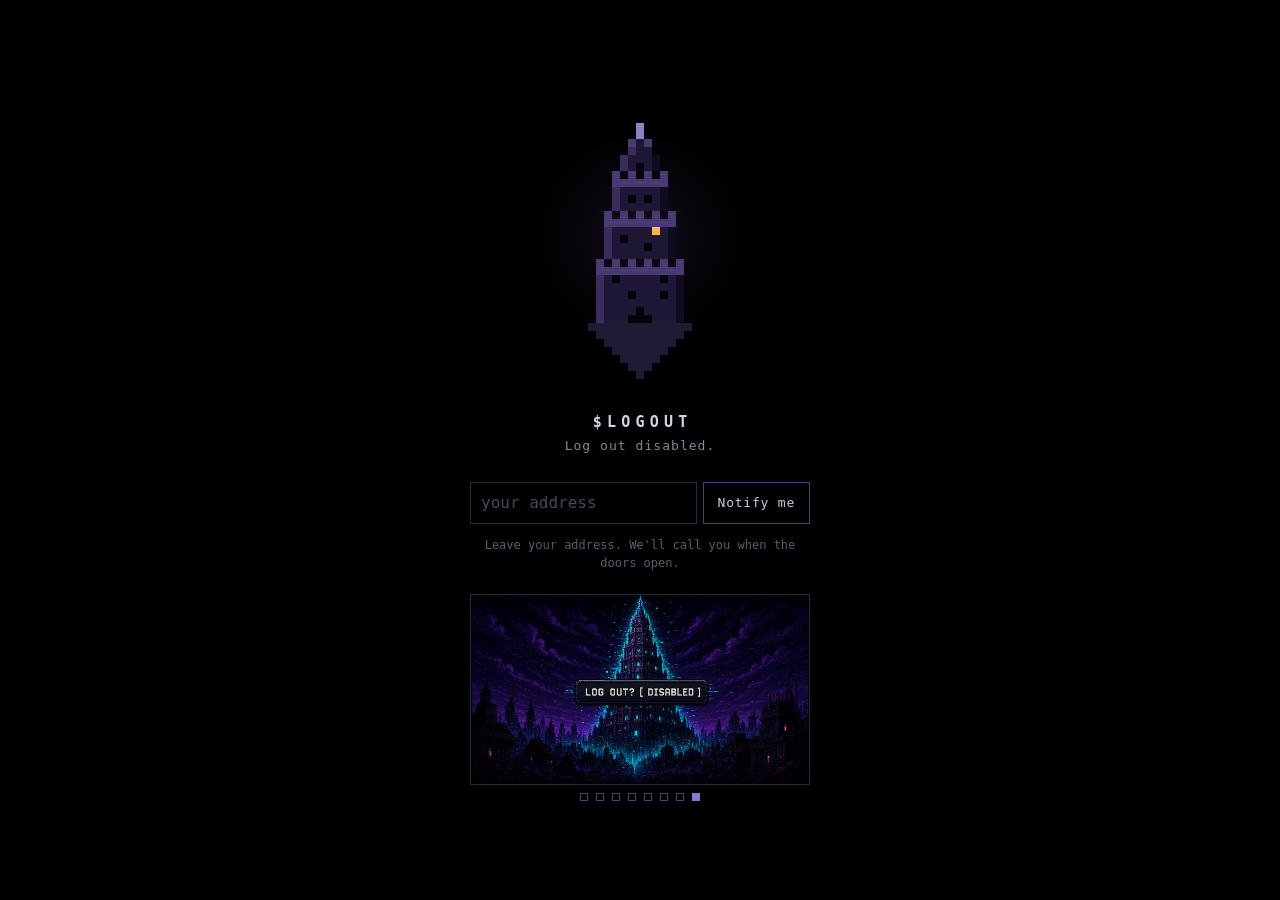
==== commit ce89b77b: "Landing: X-post graphics 01-08 + rotating frame (shows only dropped posts)" ====
--- a/landing/index.html
+++ b/landing/index.html
@@ -7,7 +7,7 @@
 <meta property="og:image" content="https://logouttower.github.io/logout-game/landing/img/og.jpg?v=3"><meta property="og:image:width" content="1200"><meta property="og:image:height" content="630"><meta property="og:image:alt" content="A small pixel tower floating in the dark">
 <meta name="twitter:card" content="summary_large_image"><meta name="twitter:title" content="$LOGOUT"><meta name="twitter:description" content="Log out disabled. Leave your address."><meta name="twitter:image" content="https://logouttower.github.io/logout-game/landing/img/og.jpg?v=3">
 <link rel="icon" type="image/png" href="../assets/favicon.png"><link rel="apple-touch-icon" href="../assets/apple-touch-icon.png">
-<link rel="stylesheet" href="landing.css?v=3">
+<link rel="stylesheet" href="landing.css?v=4">
 </head><body>
 <main>
  <div class="tw"><div class="glow"></div><svg class="px" xmlns="http://www.w3.org/2000/svg" viewBox="0 0 15 32" shape-rendering="crispEdges" aria-hidden="true"><path fill="#8f7fc4" d="M7 0h1v1h-1zM7 1h1v1h-1z"/><path fill="#4a3a74" d="M6 2h1v1h-1zM8 2h1v1h-1zM4 6h1v1h-1zM6 6h1v1h-1zM8 6h1v1h-1zM10 6h1v1h-1zM4 7h7v1h-7zM3 11h1v1h-1zM5 11h1v1h-1zM7 11h1v1h-1zM9 11h1v1h-1zM11 11h1v1h-1zM3 12h9v1h-9zM2 17h1v1h-1zM4 17h1v1h-1zM6 17h1v1h-1zM8 17h1v1h-1zM10 17h1v1h-1zM12 17h1v1h-1zM2 18h11v1h-11z"/><path fill="#1f1736" d="M7 2h1v1h-1zM7 3h2v1h-2zM6 4h3v1h-3zM6 5h1v1h-1zM8 5h1v1h-1zM5 8h5v1h-5zM5 9h1v1h-1zM7 9h1v1h-1zM9 9h1v1h-1zM5 10h5v1h-5zM4 13h5v1h-5zM10 13h1v1h-1zM4 14h1v1h-1zM6 14h5v1h-5zM4 15h4v1h-4zM9 15h2v1h-2zM4 16h7v1h-7zM3 19h1v1h-1zM5 19h5v1h-5zM11 19h1v1h-1zM3 20h9v1h-9zM3 21h3v1h-3zM7 21h3v1h-3zM11 21h1v1h-1zM3 22h9v1h-9zM3 23h4v1h-4zM8 23h4v1h-4zM3 24h3v1h-3zM9 24h3v1h-3z"/><path fill="#3a2d5c" d="M6 3h1v1h-1zM5 4h1v1h-1zM5 5h1v1h-1zM4 8h1v1h-1zM4 9h1v1h-1zM4 10h1v1h-1zM3 13h1v1h-1zM3 14h1v1h-1zM3 15h1v1h-1zM3 16h1v1h-1zM2 19h1v1h-1zM2 20h1v1h-1zM2 21h1v1h-1zM2 22h1v1h-1zM2 23h1v1h-1zM2 24h1v1h-1z"/><path fill="#100b1e" d="M9 4h1v1h-1zM9 5h1v1h-1zM10 8h1v1h-1zM10 9h1v1h-1zM10 10h1v1h-1zM11 13h1v1h-1zM11 14h1v1h-1zM11 15h1v1h-1zM11 16h1v1h-1zM12 19h1v1h-1zM12 20h1v1h-1zM12 21h1v1h-1zM12 22h1v1h-1zM12 23h1v1h-1zM12 24h1v1h-1z"/><path fill="#07050d" d="M7 5h1v1h-1zM6 9h1v1h-1zM8 9h1v1h-1zM5 14h1v1h-1zM8 15h1v1h-1zM4 19h1v1h-1zM10 19h1v1h-1zM6 21h1v1h-1zM10 21h1v1h-1z"/><path fill="#050308" d="M7 23h1v1h-1zM6 24h3v1h-3z"/><path fill="#211a35" d="M1 25h13v1h-13zM2 26h11v1h-11zM3 27h9v1h-9zM4 28h7v1h-7zM5 29h5v1h-5zM6 30h3v1h-3zM7 31h1v1h-1z"/><rect class="lamp" x="9" y="13" width="1" height="1" fill="#ffb648"/></svg></div>
@@ -20,6 +20,9 @@
   <button id="go" type="submit">Notify me</button>
  </form>
  <p id="msg" class="msg" role="status" aria-live="polite">Leave your address. We'll call you when the doors open.</p>
+ <p id="cnt" class="cnt" hidden></p>
+ <div id="drops" hidden></div>
 </main>
-<script type="module" src="landing.js?v=3"></script>
+<script type="module" src="landing.js?v=4"></script>
+<script src="drops.js?v=1" defer></script>
 </body></html>
--- a/landing/landing.css
+++ b/landing/landing.css
@@ -23,3 +23,4 @@
 .vh,.hp{position:absolute!important;width:1px;height:1px;overflow:hidden;clip:rect(0 0 0 0);white-space:nowrap}
 @media (min-width:700px){.tw,.px{width:120px;height:256px}.tw{margin-bottom:36px}}
 @media (prefers-reduced-motion:reduce){.tw,.lamp{animation:none}}
+.cnt{margin:4px 0 0;font-size:11px;letter-spacing:.2em;color:#4c4758}.cnt[hidden]{display:none}
